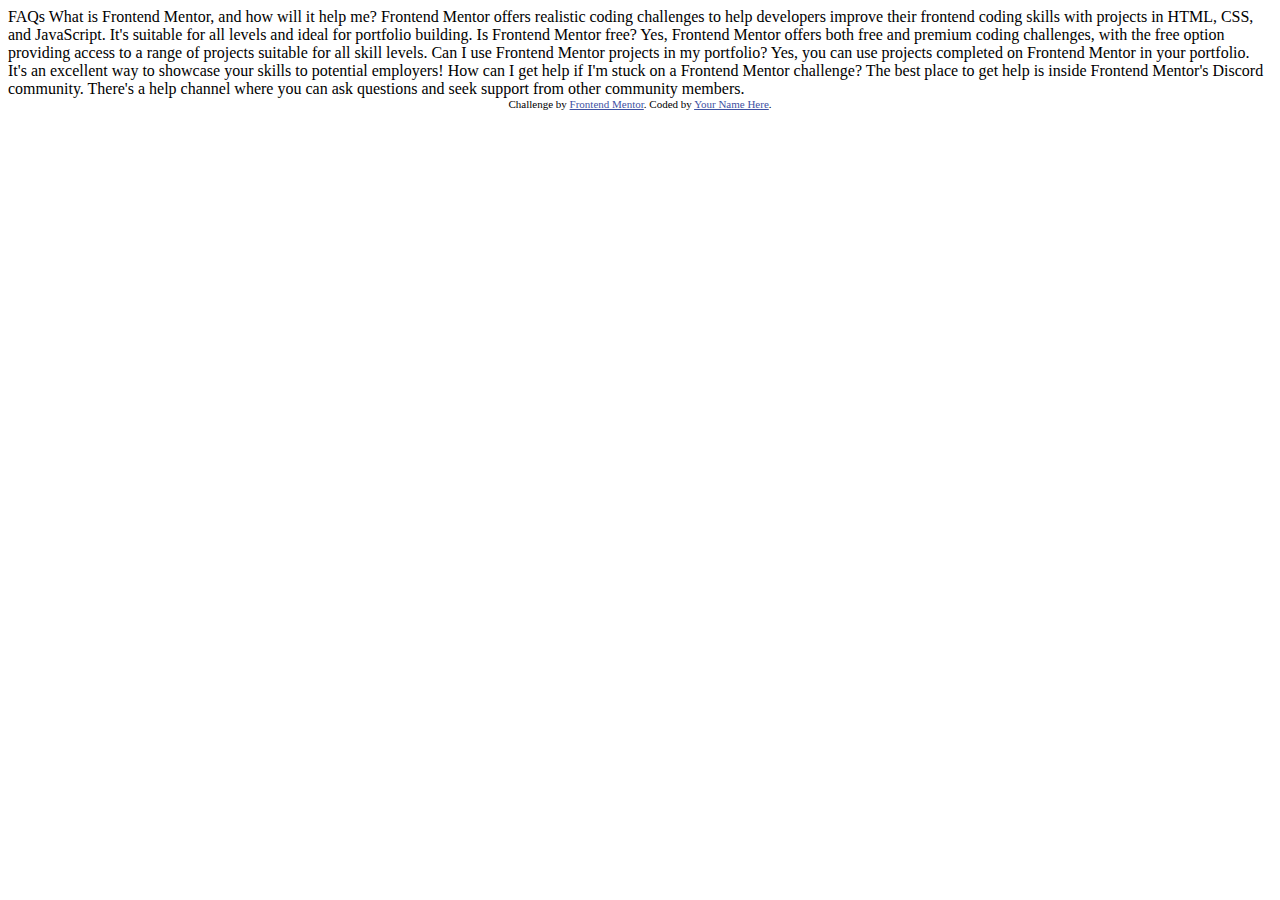
==== index.html @ a3b8b5a1 "Import design files from Frontend Mentor" ====
<!DOCTYPE html>
<html lang="en">
<head>
  <meta charset="UTF-8">
  <meta name="viewport" content="width=device-width, initial-scale=1.0"> <!-- displays site properly based on user's device -->

  <link rel="icon" type="image/png" sizes="32x32" href="./assets/images/favicon-32x32.png">
  
  <title>Frontend Mentor | FAQ accordion</title>

  <!-- Feel free to remove these styles or customise in your own stylesheet 👍 -->
  <style>
    .attribution { font-size: 11px; text-align: center; }
    .attribution a { color: hsl(228, 45%, 44%); }
  </style>
</head>
<body>

  FAQs

  What is Frontend Mentor, and how will it help me?

  Frontend Mentor offers realistic coding challenges to help developers improve their 
  frontend coding skills with projects in HTML, CSS, and JavaScript. It's suitable for 
  all levels and ideal for portfolio building.

  Is Frontend Mentor free?

  Yes, Frontend Mentor offers both free and premium coding challenges, with the free 
  option providing access to a range of projects suitable for all skill levels.

  Can I use Frontend Mentor projects in my portfolio?

  Yes, you can use projects completed on Frontend Mentor in your portfolio. It's an excellent
  way to showcase your skills to potential employers!

  How can I get help if I'm stuck on a Frontend Mentor challenge?
  
  The best place to get help is inside Frontend Mentor's Discord community. There's a help 
  channel where you can ask questions and seek support from other community members.

  
  <div class="attribution">
    Challenge by <a href="https://www.frontendmentor.io?ref=challenge" target="_blank">Frontend Mentor</a>. 
    Coded by <a href="#">Your Name Here</a>.
  </div>
</body>
</html>
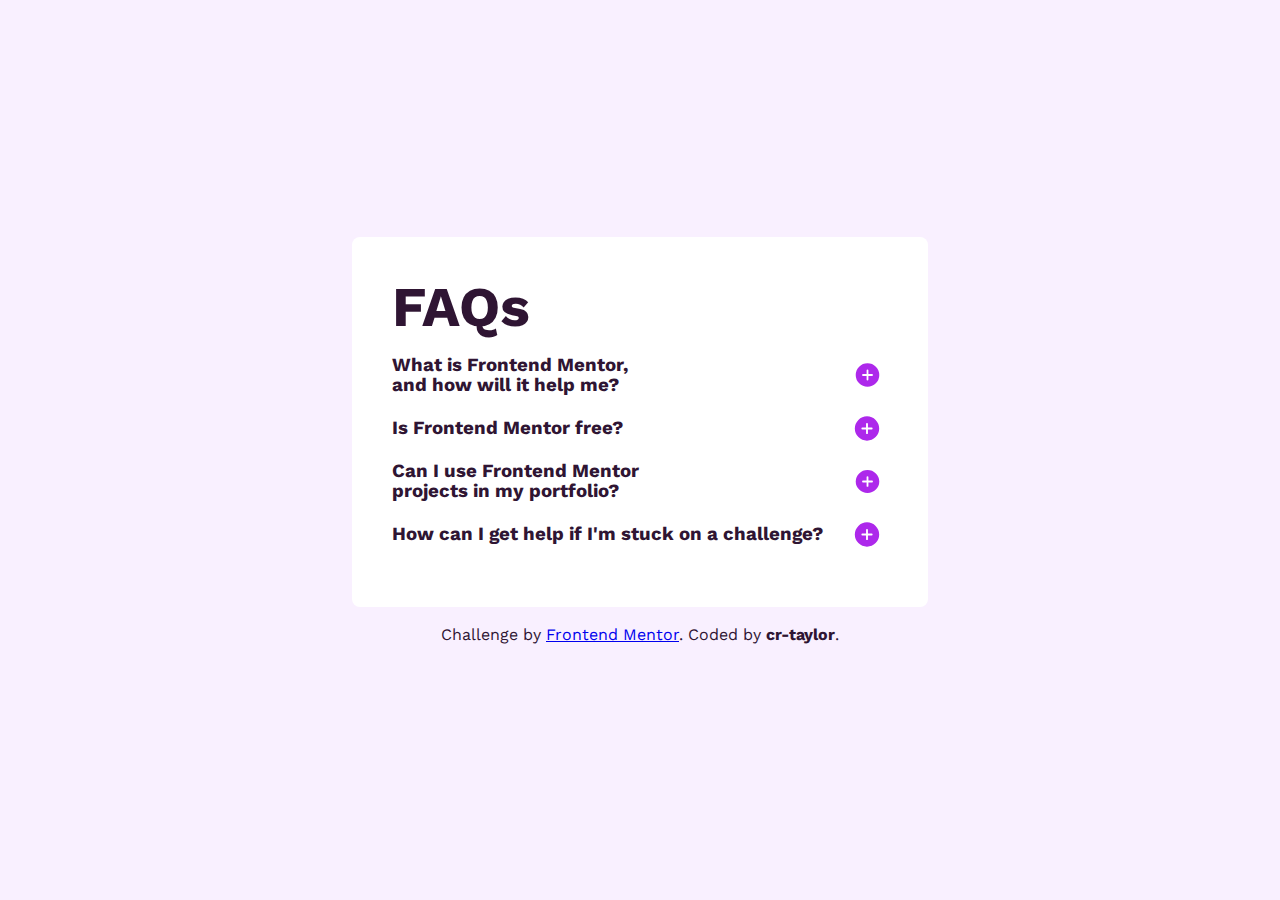
==== commit 95d56a14: "Add color/font styling, buttons and basic JS" ====
--- a/index.html
+++ b/index.html
@@ -1,48 +1,52 @@
 <!DOCTYPE html>
 <html lang="en">
 <head>
-  <meta charset="UTF-8">
-  <meta name="viewport" content="width=device-width, initial-scale=1.0"> <!-- displays site properly based on user's device -->
-
-  <link rel="icon" type="image/png" sizes="32x32" href="./assets/images/favicon-32x32.png">
-  
-  <title>Frontend Mentor | FAQ accordion</title>
-
-  <!-- Feel free to remove these styles or customise in your own stylesheet 👍 -->
-  <style>
-    .attribution { font-size: 11px; text-align: center; }
-    .attribution a { color: hsl(228, 45%, 44%); }
-  </style>
+  <head>
+    <meta charset="UTF-8">
+    <meta name="viewport" content="width=device-width, initial-scale=1.0">
+    <link rel="icon" href="./resources/images/favicon-32x32.png" sizes="32x32">    
+    <link rel="stylesheet" href="./resources/css/reset.css">
+    <link rel="stylesheet" href="./resources/css/style.css">
+    <title>FAQ accordian</title>
 </head>
 <body>
-
-  FAQs
-
-  What is Frontend Mentor, and how will it help me?
-
-  Frontend Mentor offers realistic coding challenges to help developers improve their 
-  frontend coding skills with projects in HTML, CSS, and JavaScript. It's suitable for 
-  all levels and ideal for portfolio building.
-
-  Is Frontend Mentor free?
-
-  Yes, Frontend Mentor offers both free and premium coding challenges, with the free 
-  option providing access to a range of projects suitable for all skill levels.
-
-  Can I use Frontend Mentor projects in my portfolio?
-
-  Yes, you can use projects completed on Frontend Mentor in your portfolio. It's an excellent
-  way to showcase your skills to potential employers!
-
-  How can I get help if I'm stuck on a Frontend Mentor challenge?
-  
-  The best place to get help is inside Frontend Mentor's Discord community. There's a help 
-  channel where you can ask questions and seek support from other community members.
-
-  
-  <div class="attribution">
-    Challenge by <a href="https://www.frontendmentor.io?ref=challenge" target="_blank">Frontend Mentor</a>. 
-    Coded by <a href="#">Your Name Here</a>.
-  </div>
+  <main>
+    <section class="faq-card">
+      <div class="faq-header">
+        <h1>FAQs</h1>
+      </div>
+      <div class="faq-question">
+        <h3>What is Frontend Mentor, and how will it help me?</h3>
+        <button class="accordian-open"><img src="./resources/images/icon-plus.svg"></button>
+        <button class="accordian-close"><img src="./resources/images/icon-minus.svg"></button>
+      </div>
+      <p class="faq-answer">Frontend Mentor offers realistic coding challenges to help developers improve their frontend coding skills with projects in HTML, CSS, and JavaScript. It's suitable for all levels and ideal for portfolio building.</p>
+      <div class="faq-question">
+        <h3>Is Frontend Mentor free?</h3>
+        <button class="accordian-open"><img src="./resources/images/icon-plus.svg"></button>
+        <button class="accordian-close"><img src="./resources/images/icon-minus.svg"></button>
+      </div>
+      <p class="faq-answer">Yes, Frontend Mentor offers both free and premium coding challenges, with the free option providing access to a range of projects suitable for all skill levels.</p>
+      <div class="faq-question">
+        <h3>Can I use Frontend Mentor projects in my portfolio?</h3>
+        <button class="accordian-open"><img src="./resources/images/icon-plus.svg"></button>
+        <button class="accordian-close"><img src="./resources/images/icon-minus.svg"></button>
+      </div>
+      <p class="faq-answer">Yes, you can use projects completed on Frontend Mentor in your portfolio. It's an excellent way to showcase your skills to potential employers!</p>
+      <div class="faq-question">
+        <h3>How can I get help if I'm stuck on a challenge?</h3>
+        <button class="accordian-close"><img src="./resources/images/icon-minus.svg"></button>
+        <button class="accordian-open"><img src="./resources/images/icon-plus.svg"></button>
+      </div>
+      <p class="faq-answer">The best place to get help is inside Frontend Mentor's Discord community. There's a help channel where you can ask questions and seek support from other community members.</p>
+    </section>
+  </main>
+  <footer class="footer">
+    <div class="attribution">
+      Challenge by <a href="https://www.frontendmentor.io?ref=challenge" target="_blank">Frontend Mentor</a>. 
+      Coded by <strong>cr-taylor</strong>.
+    </div>
+  </footer>
+  <script src="./script/script-main.js"></script>
 </body>
 </html>--- a/resources/css/style.css
+++ b/resources/css/style.css
@@ -0,0 +1,71 @@
+/* Universal */
+
+@font-face {
+    font-family: 'WorkSans';
+    src: url('../fonts/WorkSans-VariableFont_wght.ttf') format('truetype');
+    font-style: normal;
+}
+
+html, body, main {
+    width: 100%;
+    display: flex;
+    flex-direction: column;
+    align-items: center;
+    justify-content: center;
+    background-color: hsl(275, 100%, 97%);
+    font-family: 'WorkSans', sans-serif;
+    color: hsl(292, 42%, 14%);
+}
+
+/* FAQ Component */
+
+.faq-card {
+    width: 45%;  
+    padding: 2.5rem;
+    border-radius: 0.5rem;
+    background-color: hsl(0, 0%, 100%);
+}
+.faq-card h1 {
+    font-size: 3.5rem;
+}
+
+.faq-question,
+.faq-answer {
+    margin-top: 1rem;
+    margin-bottom: 1rem;
+}
+
+.faq-question {
+    display: flex;
+    justify-content: space-between;
+    align-items: center;
+}
+
+.faq-card button {
+    font-size: 1.5rem;
+    font-weight: 500;
+    border: none;
+    background-color: hsl(0, 0%, 100%);
+}
+
+/* .accordian-open {
+    
+} */
+
+.accordian-close {
+    display: none;
+}
+
+.faq-answer {
+    display: none;
+    overflow: hidden;
+    color: hsl(292, 16%, 49%);
+}
+
+/* Footer */
+
+.footer {
+    margin: 1rem;
+}
+
+/* Media Queries */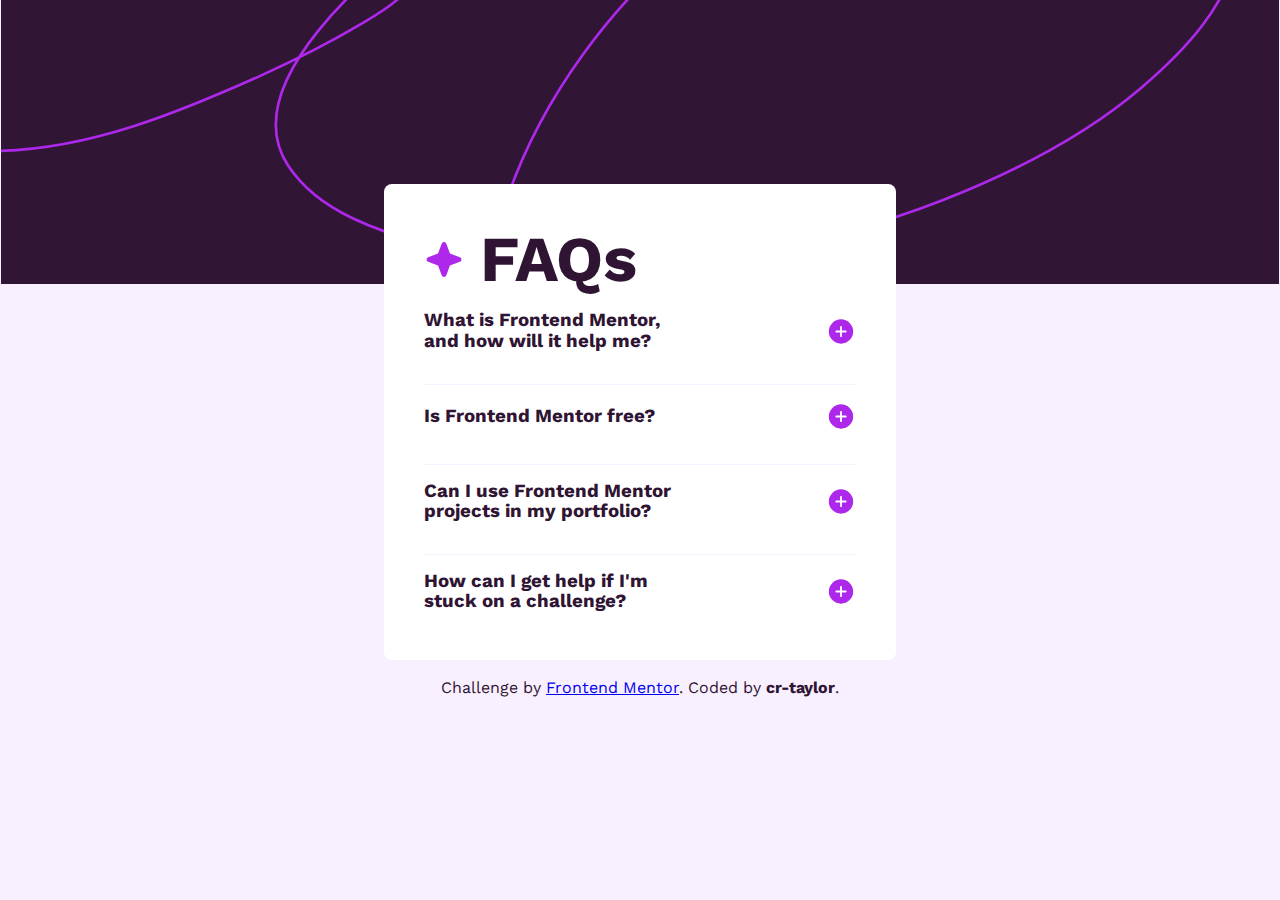
==== commit caae13af: "Rename ARIA-INDEX to index.html; delete old index" ====
--- a/index.html
+++ b/index.html
@@ -6,39 +6,42 @@
     <meta name="viewport" content="width=device-width, initial-scale=1.0">
     <link rel="icon" href="./resources/images/favicon-32x32.png" sizes="32x32">    
     <link rel="stylesheet" href="./resources/css/reset.css">
-    <link rel="stylesheet" href="./resources/css/style.css">
+    <link rel="stylesheet" href="./resources/css/aria-style.css">
     <title>FAQ accordian</title>
 </head>
 <body>
   <main>
     <section class="faq-card">
       <div class="faq-header">
+        <img src="./resources/images/icon-star.svg">
         <h1>FAQs</h1>
       </div>
-      <div class="faq-question">
-        <h3>What is Frontend Mentor, and how will it help me?</h3>
-        <button class="accordian-open"><img src="./resources/images/icon-plus.svg"></button>
-        <button class="accordian-close"><img src="./resources/images/icon-minus.svg"></button>
-      </div>
-      <p class="faq-answer">Frontend Mentor offers realistic coding challenges to help developers improve their frontend coding skills with projects in HTML, CSS, and JavaScript. It's suitable for all levels and ideal for portfolio building.</p>
-      <div class="faq-question">
-        <h3>Is Frontend Mentor free?</h3>
-        <button class="accordian-open"><img src="./resources/images/icon-plus.svg"></button>
-        <button class="accordian-close"><img src="./resources/images/icon-minus.svg"></button>
-      </div>
-      <p class="faq-answer">Yes, Frontend Mentor offers both free and premium coding challenges, with the free option providing access to a range of projects suitable for all skill levels.</p>
-      <div class="faq-question">
-        <h3>Can I use Frontend Mentor projects in my portfolio?</h3>
-        <button class="accordian-open"><img src="./resources/images/icon-plus.svg"></button>
-        <button class="accordian-close"><img src="./resources/images/icon-minus.svg"></button>
-      </div>
-      <p class="faq-answer">Yes, you can use projects completed on Frontend Mentor in your portfolio. It's an excellent way to showcase your skills to potential employers!</p>
-      <div class="faq-question">
-        <h3>How can I get help if I'm stuck on a challenge?</h3>
-        <button class="accordian-close"><img src="./resources/images/icon-minus.svg"></button>
-        <button class="accordian-open"><img src="./resources/images/icon-plus.svg"></button>
-      </div>
-      <p class="faq-answer">The best place to get help is inside Frontend Mentor's Discord community. There's a help channel where you can ask questions and seek support from other community members.</p>
+      <ul id="accordion">
+        <li>
+          <button aria-controls="content-1" aria-expanded="false" id="accordion-control-1"><h3>What is Frontend Mentor, and how will it help me?</h3><img class="icon-expand" src="./resources/images/icon-plus.svg"><img class="icon-close" src="./resources/images/icon-minus.svg"></button>
+          <div class="acc-item-content" aria-hidden="true" id="content-1">
+            <p>Frontend Mentor offers realistic coding challenges to help developers improve their frontend coding skills with projects in HTML, CSS, and JavaScript. It's suitable for all levels and ideal for portfolio building.</p>
+          </div>
+        </li>
+        <li>
+          <button aria-controls="content-2" aria-expanded="false" id="accordion-control-2"><h3>Is Frontend Mentor free?</h3><img class="icon-expand" src="./resources/images/icon-plus.svg"><img class="icon-close" src="./resources/images/icon-minus.svg"></button>
+          <div class="acc-item-content" aria-hidden="true" id="content-2">
+            <p>Yes, Frontend Mentor offers both free and premium coding challenges, with the free option providing access to a range of projects suitable for all skill levels.</p>
+          </div>
+        </li>
+        <li>
+          <button aria-controls="content-3" aria-expanded="false" id="accordion-control-3"><h3>Can I use Frontend Mentor projects in my portfolio?</h3><img class="icon-expand" src="./resources/images/icon-plus.svg"><img class="icon-close" src="./resources/images/icon-minus.svg"></button>
+          <div class="acc-item-content" aria-hidden="true" id="content-3">
+            <p>Yes, you can use projects completed on Frontend Mentor in your portfolio. It's an excellent way to showcase your skills to potential employers!</p>
+          </div>
+        </li>
+        <li>
+          <button aria-controls="content-4" aria-expanded="false" id="accordion-control-4"><h3>How can I get help if I'm stuck on a challenge?</h3><img class="icon-expand" src="./resources/images/icon-plus.svg"><img class="icon-close" src="./resources/images/icon-minus.svg"></button>
+          <div class="acc-item-content" aria-hidden="true" id="content-4">
+            <p>The best place to get help is inside Frontend Mentor's Discord community. There's a help channel where you can ask questions and seek support from other community members.</p>
+          </div>
+        </li>
+      </ul>
     </section>
   </main>
   <footer class="footer">
@@ -47,6 +50,6 @@
       Coded by <strong>cr-taylor</strong>.
     </div>
   </footer>
-  <script src="./script/script-main.js"></script>
+  <script src="./script-main.js"></script>
 </body>
 </html>--- a/resources/css/aria-style.css
+++ b/resources/css/aria-style.css
@@ -0,0 +1,91 @@
+/* Universal */
+
+@font-face {
+    font-family: 'WorkSans';
+    src: url('../fonts/WorkSans-VariableFont_wght.ttf') format('truetype');
+    font-style: normal;
+}
+
+html, body, main {
+    width: 100%;
+    display: flex;
+    flex-direction: column;
+    align-items: center;
+    justify-content: center;
+}
+
+body {
+    background-image: url(../images/background-pattern-desktop.svg);
+    background-position: top;
+    background-repeat: no-repeat;
+    background-size: contain;
+    background-color: hsl(275, 100%, 97%);
+    font-family: 'WorkSans', sans-serif;
+    color: hsl(292, 42%, 14%);
+}
+
+/* FAQ Component */
+
+.faq-card {
+    width: 40%;  
+    padding: 2.5rem 2.5rem 1rem 2.5rem;
+    border-radius: 0.5rem;
+    background-color: hsl(0, 0%, 100%);
+}
+.faq-header {
+    display: flex;
+    align-items: center;
+    font-size: 2rem;
+}
+
+.faq-header h1 {
+    margin-left: 1rem;
+}
+
+.faq-card ul {
+    list-style: none;
+    width: 100%;
+    padding: 0;
+    margin: 0;
+}
+
+#accordion button {
+    width: 100%;
+    margin: 1rem 0;
+    display: flex;
+    align-items: center;
+    justify-content: space-between;
+    padding: 0;
+    border: none;
+    background-color: hsl(0, 0%, 100%);
+    text-align: left;
+    color:hsl(292, 42%, 14%);
+}
+
+.icon-close {
+    display: none;
+}
+
+#accordion li {
+    border-bottom: 1px solid hsl(275, 100%, 97%);
+ }
+ 
+#accordion li:last-child {
+    border: none;
+}
+
+.acc-item-content {
+    max-height: 0;
+    margin-bottom: 1rem;
+    overflow: hidden;
+    transition: max-height 0.3s ease-out;
+    color: hsl(292, 16%, 49%);
+}
+
+/* Footer */
+
+.footer {
+    margin: 1rem;
+}
+
+/* Media Queries */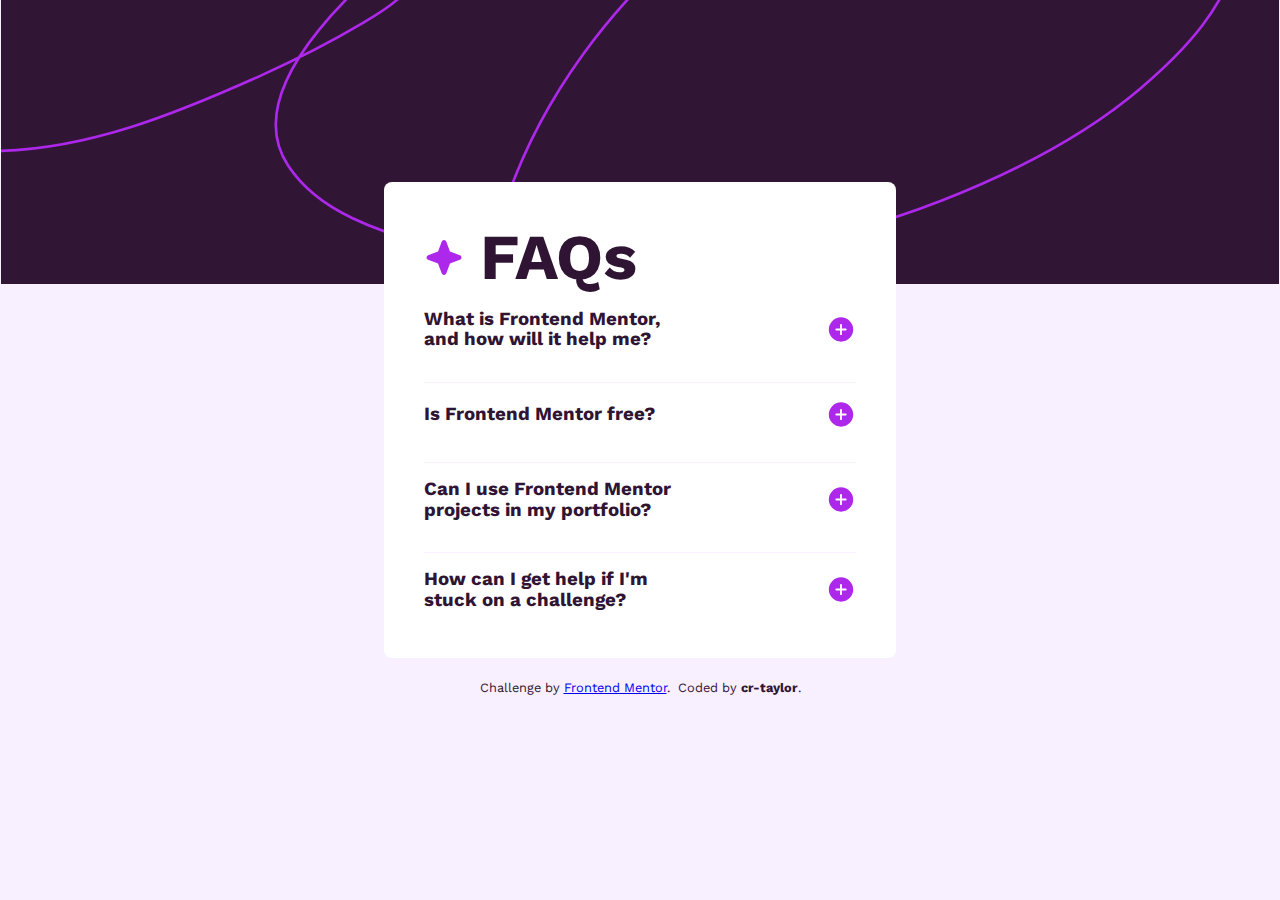
==== commit 4a8bbaa4: "Add media queries and adjust footer size" ====
--- a/index.html
+++ b/index.html
@@ -6,14 +6,14 @@
     <meta name="viewport" content="width=device-width, initial-scale=1.0">
     <link rel="icon" href="./resources/images/favicon-32x32.png" sizes="32x32">    
     <link rel="stylesheet" href="./resources/css/reset.css">
-    <link rel="stylesheet" href="./resources/css/aria-style.css">
+    <link rel="stylesheet" href="./resources/css/style.css">
     <title>FAQ accordian</title>
 </head>
 <body>
   <main>
     <section class="faq-card">
       <div class="faq-header">
-        <img src="./resources/images/icon-star.svg">
+        <img class="title-icon" src="./resources/images/icon-star.svg">
         <h1>FAQs</h1>
       </div>
       <ul id="accordion">
@@ -46,8 +46,8 @@
   </main>
   <footer class="footer">
     <div class="attribution">
-      Challenge by <a href="https://www.frontendmentor.io?ref=challenge" target="_blank">Frontend Mentor</a>. 
-      Coded by <strong>cr-taylor</strong>.
+      <p>Challenge by <a href="https://www.frontendmentor.io?ref=challenge" target="_blank">Frontend Mentor</a>.</p>
+      <p>Coded by <strong>cr-taylor</strong>.</p>
     </div>
   </footer>
   <script src="./script-main.js"></script>
--- a/resources/css/style.css
+++ b/resources/css/style.css
@@ -0,0 +1,147 @@
+/* Universal */
+
+@font-face {
+    font-family: 'WorkSans';
+    src: url('../fonts/WorkSans-VariableFont_wght.ttf') format('truetype');
+    font-style: normal;
+}
+
+html, body, main {
+    width: 100%;
+    display: flex;
+    flex-direction: column;
+    align-items: center;
+    justify-content: center;
+}
+
+body {
+    background-image: url(../images/background-pattern-desktop.svg);
+    background-position: top;
+    background-repeat: no-repeat;
+    background-size: contain;
+    background-color: hsl(275, 100%, 97%);
+    font-family: 'WorkSans', sans-serif;
+    color: hsl(292, 42%, 14%);
+}
+
+/* FAQ Component */
+
+.faq-card {
+    width: 40%;  
+    padding: 2.5rem 2.5rem 1rem 2.5rem;
+    border-radius: 0.5rem;
+    background-color: hsl(0, 0%, 100%);
+}
+.faq-header {
+    display: flex;
+    align-items: center;
+    font-size: 2rem;
+}
+
+.faq-header h1 {
+    margin-left: 1rem;
+}
+
+.faq-card ul {
+    list-style: none;
+    width: 100%;
+    padding: 0;
+    margin: 0;
+}
+
+#accordion button {
+    width: 100%;
+    margin: 1rem 0;
+    display: flex;
+    align-items: center;
+    justify-content: space-between;
+    padding: 0;
+    border: none;
+    background-color: hsl(0, 0%, 100%);
+    text-align: left;
+    color:hsl(292, 42%, 14%);
+}
+
+#accordion button:hover {
+    cursor: pointer;
+}
+
+.icon-open {
+    padding-left: 2rem;
+}
+
+.icon-close {
+    padding-left: 2rem;
+    display: none;
+}
+
+#accordion li {
+    border-bottom: 1px solid hsl(275, 100%, 97%);
+ }
+ 
+#accordion li:last-child {
+    border: none;
+}
+
+.acc-item-content {
+    max-height: 0;
+    margin-bottom: 1rem;
+    overflow: hidden;
+    transition: max-height 0.3s ease-out;
+    color: hsl(292, 16%, 49%);
+}
+
+/* Footer */
+
+.attribution {
+    display: flex;
+    flex-wrap: wrap;
+    justify-content: center;
+    margin: 1rem;
+    font-size: 0.8rem;
+}
+
+.attribution p {
+    margin: 0.25rem;
+}
+
+/* Media Queries */
+
+/*@media screen and (max-width: 1500px) {
+.faq-card {
+    width: 45%;  
+}
+}
+
+@media screen and (max-width: 1320px) {
+    .faq-card {
+        width: 50%;  
+}
+}*/
+
+@media screen and (max-width: 1140px) {
+    .faq-card {
+        width: 60%;
+        padding: 1.5rem 1.5rem 0rem 1.5rem;
+    }
+
+    .title-icon {
+        width: 2rem;
+    }
+
+    .faq-header h1 {
+        font-size: 2.5rem;
+    }
+}
+
+@media screen and (max-width: 800px) {
+    .faq-card {
+        width: 90%
+    }
+}
+
+@media screen and (max-width: 600px) {
+    body {
+        background-image: url(../images/background-pattern-mobile.svg);
+    }
+}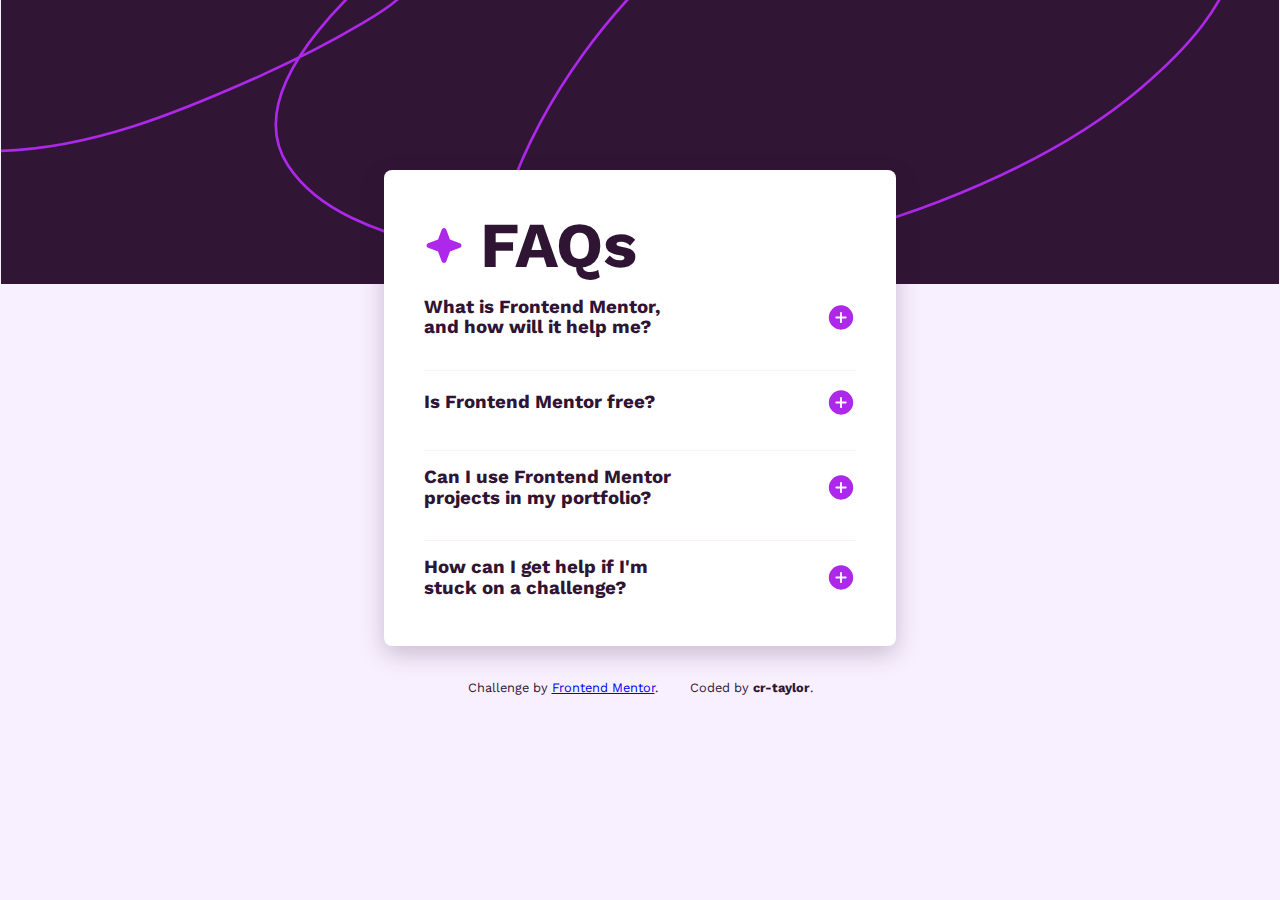
==== commit f4810b05: "Fix typo (for real this time)" ====
--- a/index.html
+++ b/index.html
@@ -7,7 +7,7 @@
     <link rel="icon" href="./resources/images/favicon-32x32.png" sizes="32x32">    
     <link rel="stylesheet" href="./resources/css/reset.css">
     <link rel="stylesheet" href="./resources/css/style.css">
-    <title>FAQ accordian</title>
+    <title>FAQ accordion</title>
 </head>
 <body>
   <main>
--- a/resources/css/style.css
+++ b/resources/css/style.css
@@ -29,8 +29,9 @@
 .faq-card {
     width: 40%;  
     padding: 2.5rem 2.5rem 1rem 2.5rem;
+    background-color: hsl(0, 0%, 100%);
     border-radius: 0.5rem;
-    background-color: hsl(0, 0%, 100%);
+    box-shadow: 0px 8px 25px hsla(292, 42%, 14%, 24%);
 }
 .faq-header {
     display: flex;
@@ -102,7 +103,7 @@
 }
 
 .attribution p {
-    margin: 0.25rem;
+    margin: 1rem;
 }
 
 /* Media Queries */
